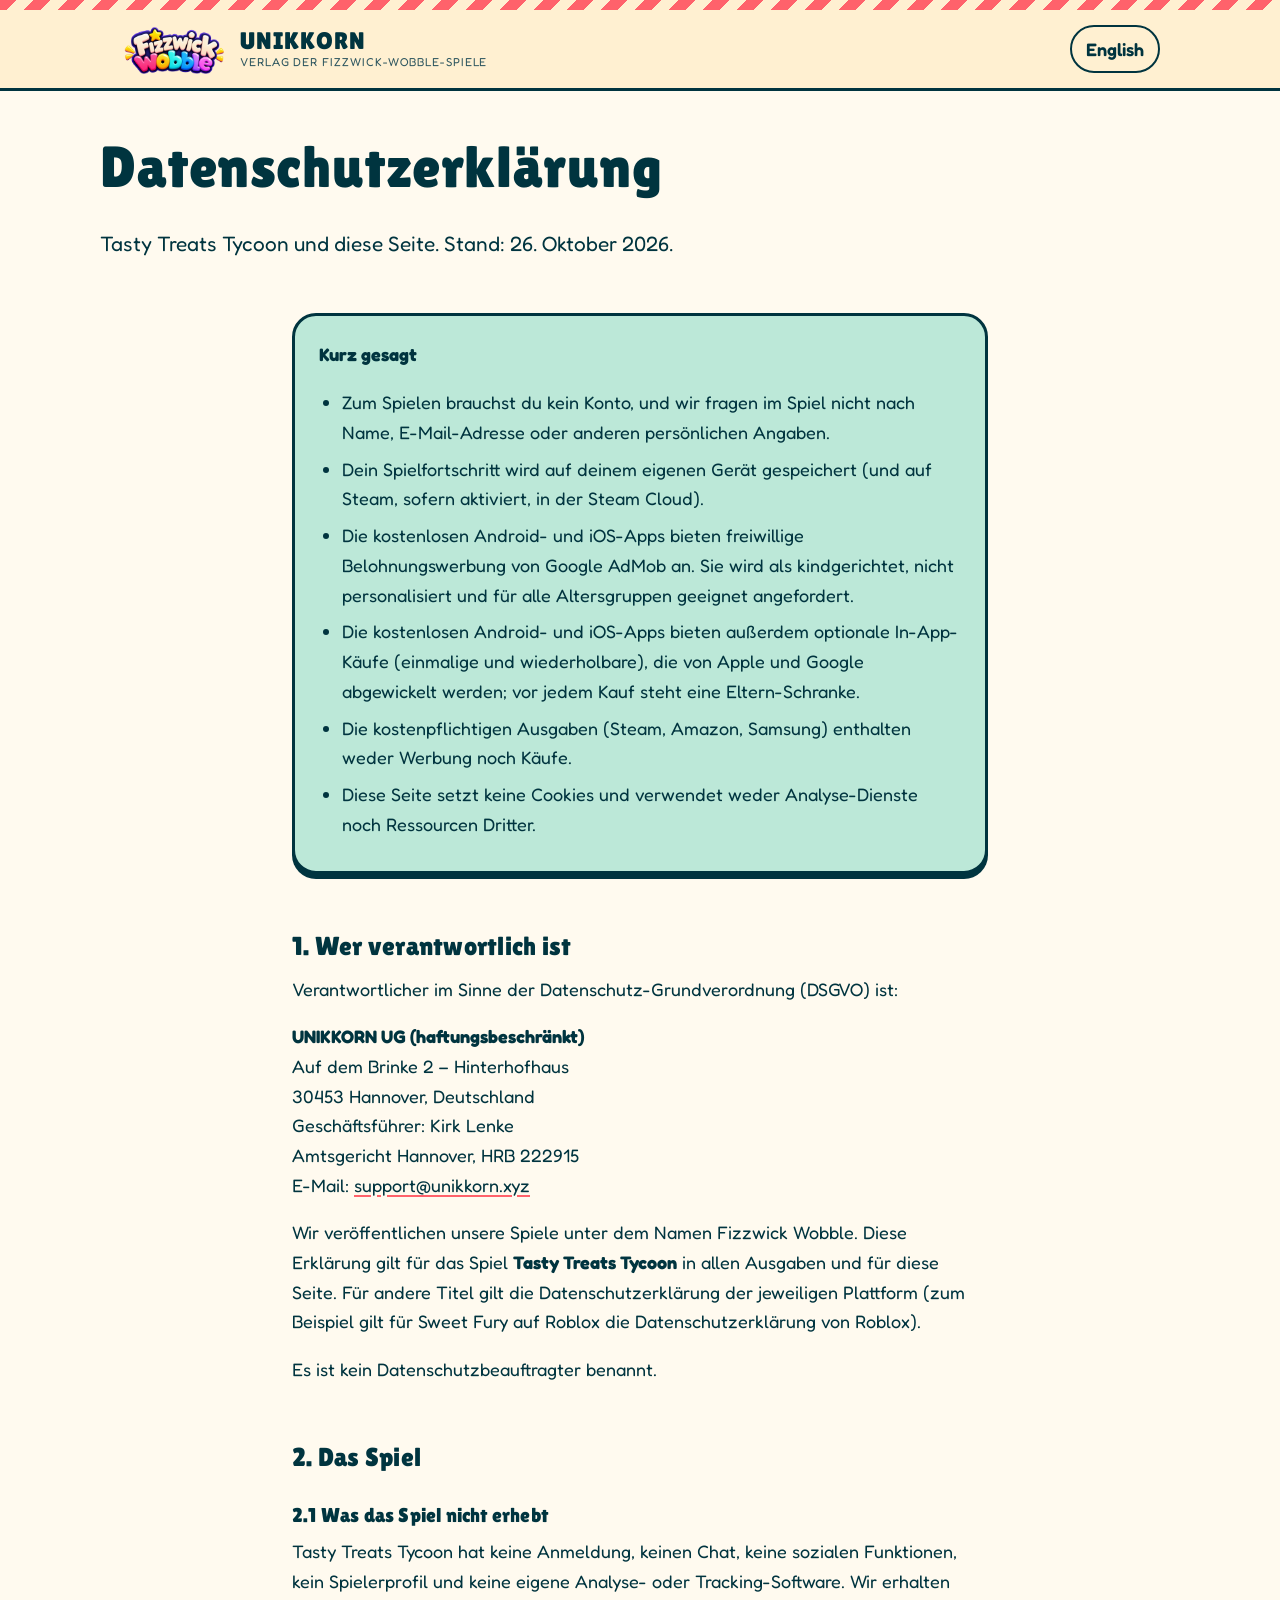
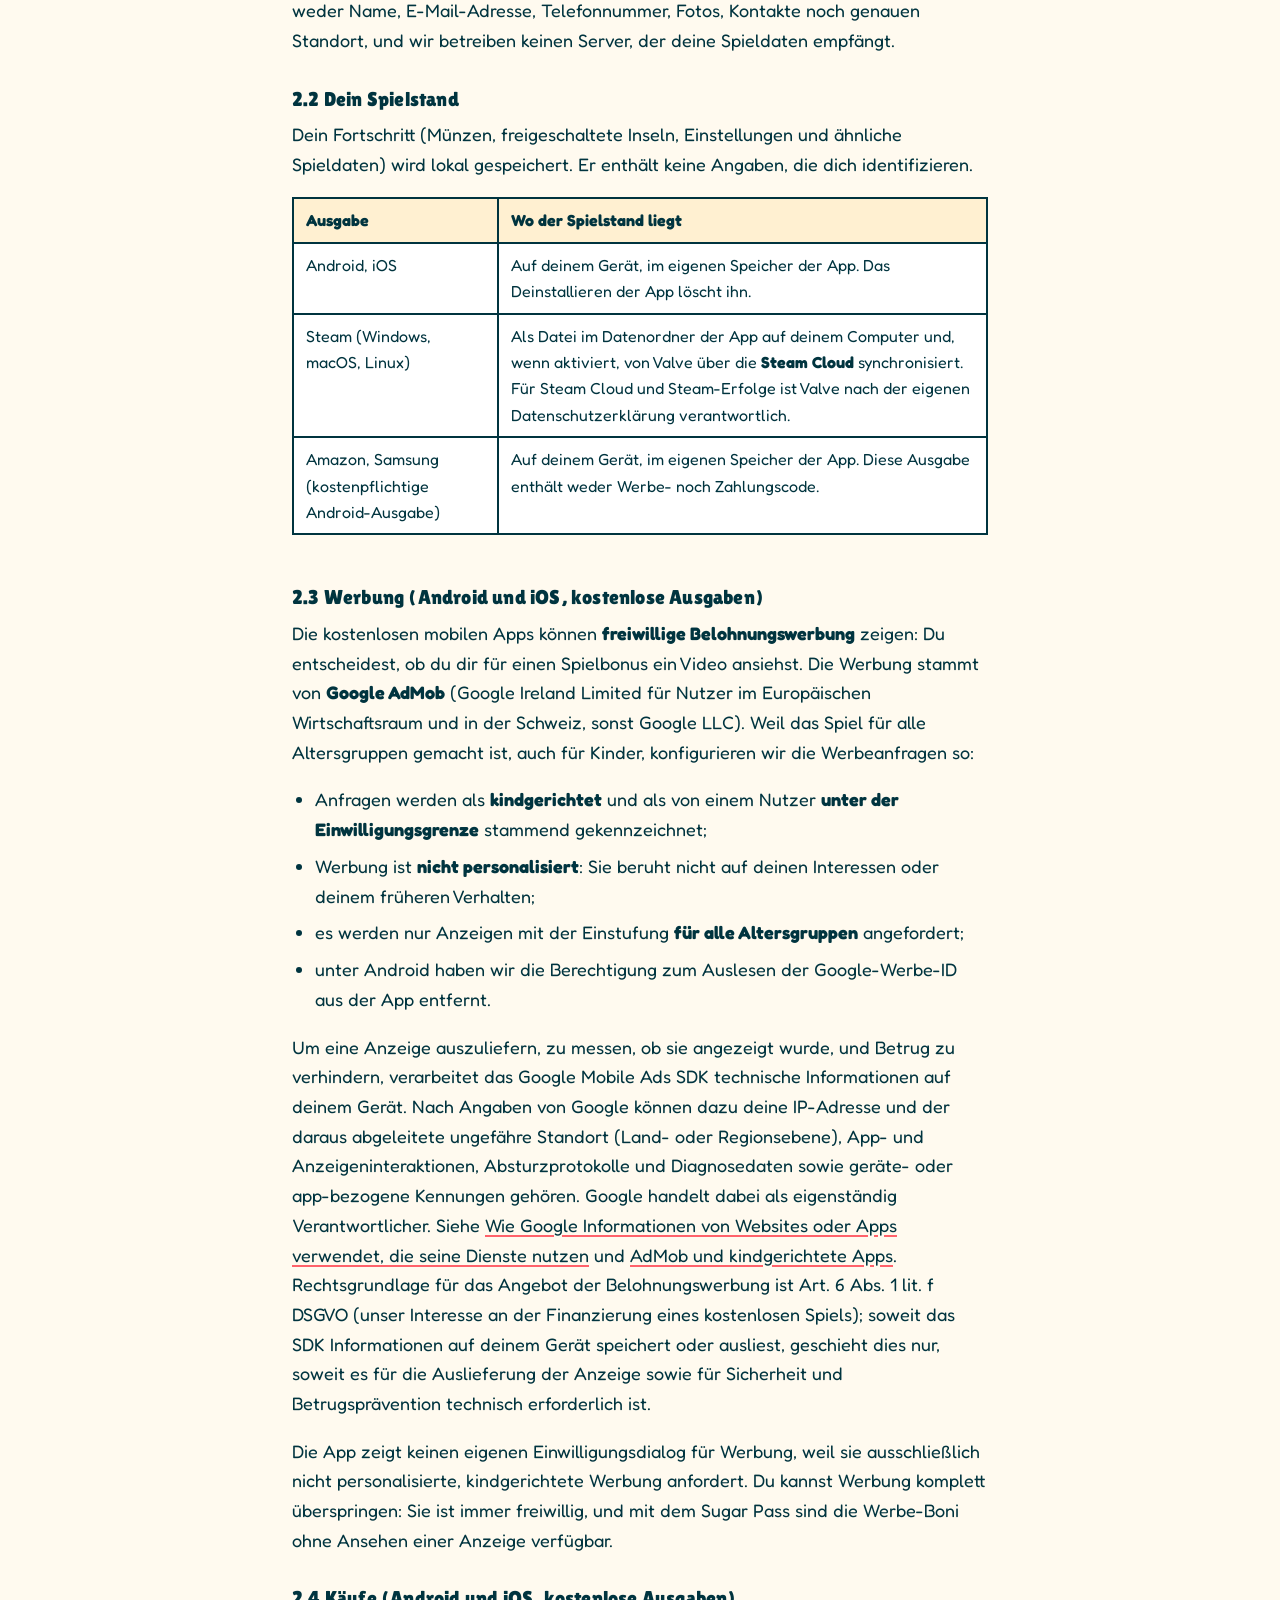
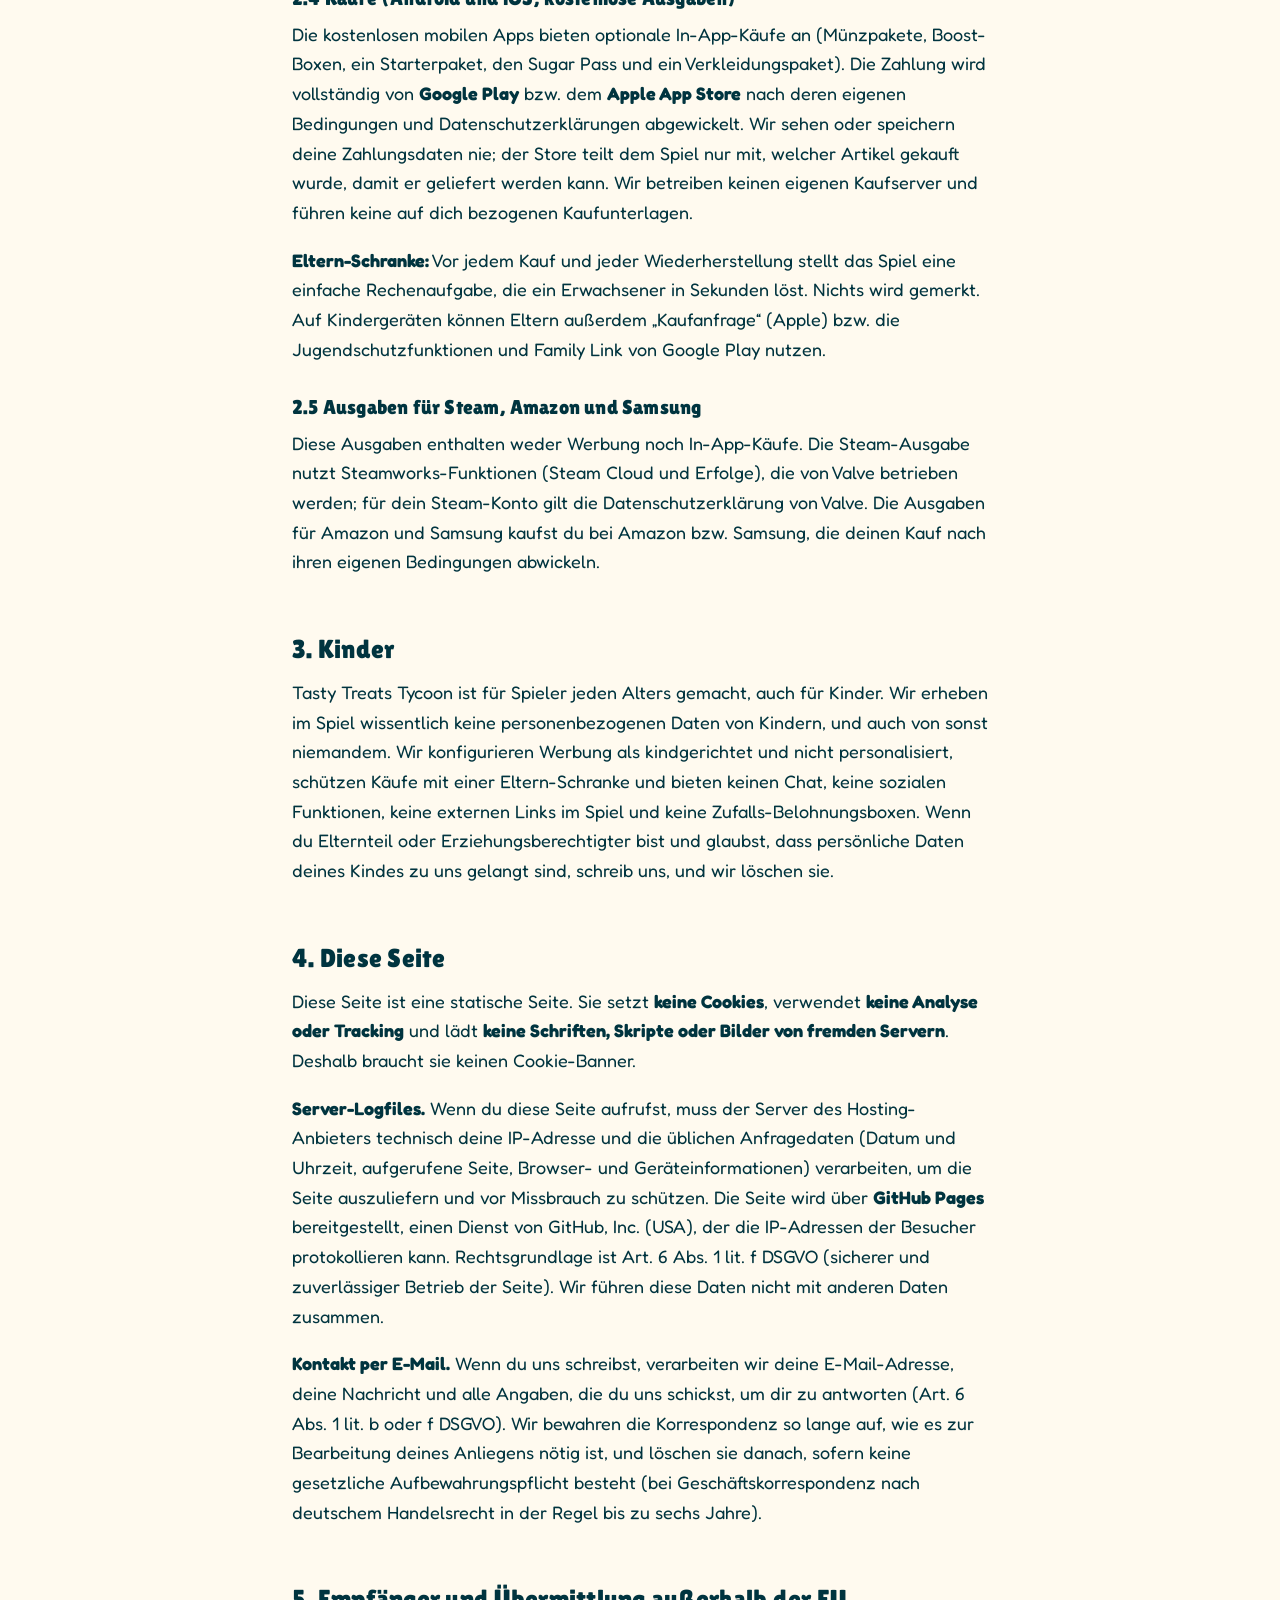
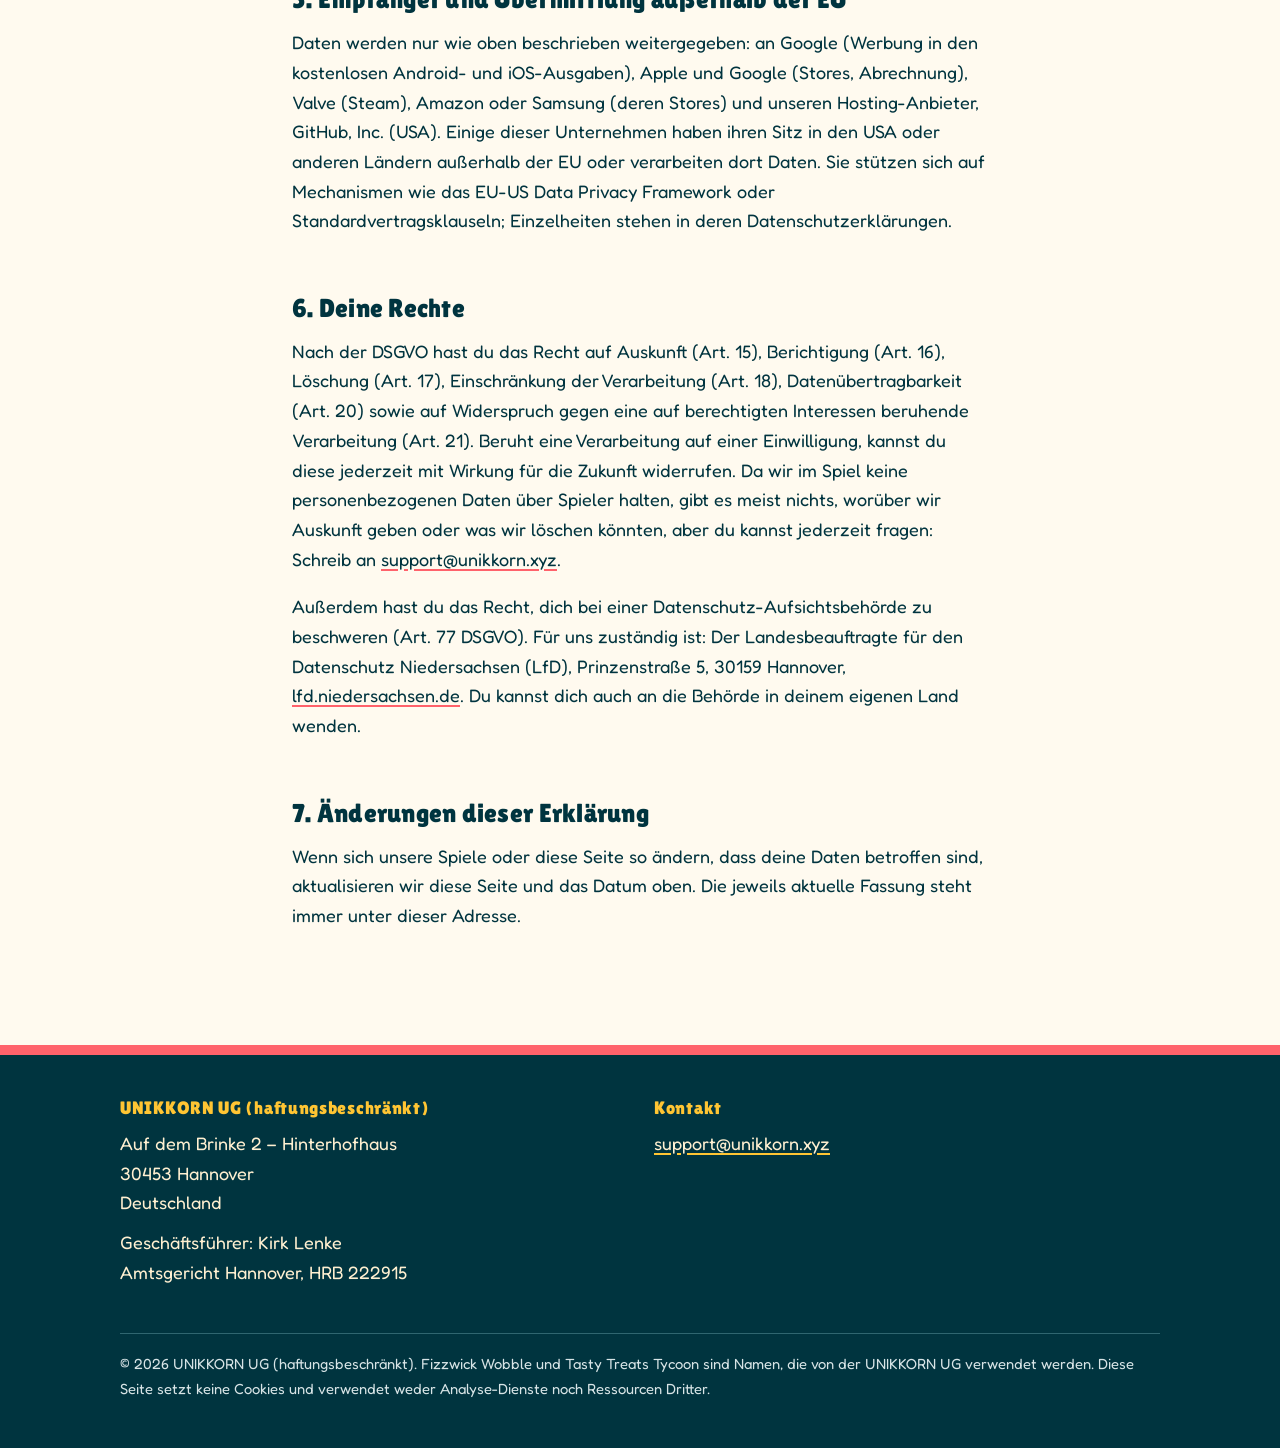
==== ttt/de/index.html @ 4f53b6f6 "Stopgap privacy policy page for Tasty Treats Tycoon (EN/DE) Co-Authored-By: Claude Sonnet 5.5 <norep" ====
<!doctype html>
<html lang="de">
<head>
<meta charset="utf-8">
<meta name="viewport" content="width=device-width, initial-scale=1">
<title>Tasty Treats Tycoon Datenschutzerklärung | Fizzwick Wobble</title>
<meta name="description" content="Datenschutzerklärung der UNIKKORN UG (Fizzwick Wobble) für Tasty Treats Tycoon: was erhoben wird und was nicht, Werbung, Käufe, Kinder und deine DSGVO-Rechte.">
<meta name="theme-color" content="#FFF0D1">
<link rel="icon" href="../../favicon.ico" sizes="48x48">
<link rel="icon" type="image/png" sizes="32x32" href="../../favicon-32.png">
<link rel="preload" href="../../assets/fonts/fredoka-latin.woff2" as="font" type="font/woff2" crossorigin>
<link rel="preload" href="../../assets/fonts/lilita-one-latin.woff2" as="font" type="font/woff2" crossorigin>
<link rel="stylesheet" href="../../assets/style.css">
</head>
<body>
<a class="skip" href="#main">Zum Inhalt springen</a>
<header class="site-header">
  <div class="wrap">
    <a class="brand" href="../../" aria-label="Fizzwick Wobble, Startseite">
      <img class="" src="../../assets/img/fizzwick-wobble-logo.webp" alt="" width="640" height="320" loading="eager" decoding="async">
      <span>UNIKKORN<small>Verlag der Fizzwick-Wobble-Spiele</small></span>
    </a>
    <nav class="main" aria-label="Sprache"><ul><li><a class="lang" href="../" hreflang="en" lang="en" title="Read in English">English</a></li></ul></nav>
  </div>
</header>
<main id="main">

<div class="wrap page-head">
  <h1>Datenschutzerklärung</h1>
  <p class="lead">Tasty Treats Tycoon und diese Seite. Stand: 26. Oktober 2026.</p>
</div>
<section style="padding-top:24px">
  <div class="wrap prose">
    <div class="panel mint">
      <p><strong>Kurz gesagt</strong></p>
      <ul style="margin-bottom:0">
        <li>Zum Spielen brauchst du kein Konto, und wir fragen im Spiel nicht nach Name, E-Mail-Adresse oder anderen persönlichen Angaben.</li>
        <li>Dein Spielfortschritt wird auf deinem eigenen Gerät gespeichert (und auf Steam, sofern aktiviert, in der Steam Cloud).</li>
        <li>Die kostenlosen Android- und iOS-Apps bieten freiwillige Belohnungswerbung von Google AdMob an. Sie wird als kindgerichtet, nicht personalisiert und für alle Altersgruppen geeignet angefordert.</li>
        <li>Die kostenlosen Android- und iOS-Apps bieten außerdem optionale In-App-Käufe (einmalige und wiederholbare), die von Apple und Google abgewickelt werden; vor jedem Kauf steht eine Eltern-Schranke.</li>
        <li>Die kostenpflichtigen Ausgaben (Steam, Amazon, Samsung) enthalten weder Werbung noch Käufe.</li>
        <li>Diese Seite setzt keine Cookies und verwendet weder Analyse-Dienste noch Ressourcen Dritter.</li>
      </ul>
    </div>

    <h2>1. Wer verantwortlich ist</h2>
    <p>Verantwortlicher im Sinne der Datenschutz-Grundverordnung (DSGVO) ist:</p>
    <p><strong>UNIKKORN UG (haftungsbeschränkt)</strong><br>Auf dem Brinke 2 – Hinterhofhaus<br>30453 Hannover, Deutschland<br>Geschäftsführer: Kirk Lenke<br>Amtsgericht Hannover, HRB 222915<br>E-Mail: <a href="mailto:support@unikkorn.xyz">support@unikkorn.xyz</a></p>
    <p>Wir veröffentlichen unsere Spiele unter dem Namen Fizzwick Wobble. Diese Erklärung gilt für das Spiel <strong>Tasty Treats Tycoon</strong> in allen Ausgaben und für diese Seite. Für andere Titel gilt die Datenschutzerklärung der jeweiligen Plattform (zum Beispiel gilt für Sweet Fury auf Roblox die Datenschutzerklärung von Roblox).</p>
    <p>Es ist kein Datenschutzbeauftragter benannt.</p>

    <h2>2. Das Spiel</h2>
    <h3>2.1 Was das Spiel nicht erhebt</h3>
    <p>Tasty Treats Tycoon hat keine Anmeldung, keinen Chat, keine sozialen Funktionen, kein Spielerprofil und keine eigene Analyse- oder Tracking-Software. Wir erhalten weder Name, E-Mail-Adresse, Telefonnummer, Fotos, Kontakte noch genauen Standort, und wir betreiben keinen Server, der deine Spieldaten empfängt.</p>
    <h3>2.2 Dein Spielstand</h3>
    <p>Dein Fortschritt (Münzen, freigeschaltete Inseln, Einstellungen und ähnliche Spieldaten) wird lokal gespeichert. Er enthält keine Angaben, die dich identifizieren.</p>
    <div class="tablewrap"><table>
      <thead><tr><th>Ausgabe</th><th>Wo der Spielstand liegt</th></tr></thead>
      <tbody>
        <tr><td>Android, iOS</td><td>Auf deinem Gerät, im eigenen Speicher der App. Das Deinstallieren der App löscht ihn.</td></tr>
        <tr><td>Steam (Windows, macOS, Linux)</td><td>Als Datei im Datenordner der App auf deinem Computer und, wenn aktiviert, von Valve über die <strong>Steam Cloud</strong> synchronisiert. Für Steam Cloud und Steam-Erfolge ist Valve nach der eigenen Datenschutzerklärung verantwortlich.</td></tr>
        <tr><td>Amazon, Samsung (kostenpflichtige Android-Ausgabe)</td><td>Auf deinem Gerät, im eigenen Speicher der App. Diese Ausgabe enthält weder Werbe- noch Zahlungscode.</td></tr>
      </tbody>
    </table></div>
    <h3>2.3 Werbung (Android und iOS, kostenlose Ausgaben)</h3>
    <p>Die kostenlosen mobilen Apps können <strong>freiwillige Belohnungswerbung</strong> zeigen: Du entscheidest, ob du dir für einen Spielbonus ein Video ansiehst. Die Werbung stammt von <strong>Google AdMob</strong> (Google Ireland Limited für Nutzer im Europäischen Wirtschaftsraum und in der Schweiz, sonst Google LLC). Weil das Spiel für alle Altersgruppen gemacht ist, auch für Kinder, konfigurieren wir die Werbeanfragen so:</p>
    <ul>
      <li>Anfragen werden als <strong>kindgerichtet</strong> und als von einem Nutzer <strong>unter der Einwilligungsgrenze</strong> stammend gekennzeichnet;</li>
      <li>Werbung ist <strong>nicht personalisiert</strong>: Sie beruht nicht auf deinen Interessen oder deinem früheren Verhalten;</li>
      <li>es werden nur Anzeigen mit der Einstufung <strong>für alle Altersgruppen</strong> angefordert;</li>
      <li>unter Android haben wir die Berechtigung zum Auslesen der Google-Werbe-ID aus der App entfernt.</li>
    </ul>
    <p>Um eine Anzeige auszuliefern, zu messen, ob sie angezeigt wurde, und Betrug zu verhindern, verarbeitet das Google Mobile Ads SDK technische Informationen auf deinem Gerät. Nach Angaben von Google können dazu deine IP-Adresse und der daraus abgeleitete ungefähre Standort (Land- oder Regionsebene), App- und Anzeigeninteraktionen, Absturzprotokolle und Diagnosedaten sowie geräte- oder app-bezogene Kennungen gehören. Google handelt dabei als eigenständig Verantwortlicher. Siehe <a href="https://policies.google.com/technologies/partner-sites" rel="noopener">Wie Google Informationen von Websites oder Apps verwendet, die seine Dienste nutzen</a> und <a href="https://support.google.com/admob/answer/6223431" rel="noopener">AdMob und kindgerichtete Apps</a>. Rechtsgrundlage für das Angebot der Belohnungswerbung ist Art. 6 Abs. 1 lit. f DSGVO (unser Interesse an der Finanzierung eines kostenlosen Spiels); soweit das SDK Informationen auf deinem Gerät speichert oder ausliest, geschieht dies nur, soweit es für die Auslieferung der Anzeige sowie für Sicherheit und Betrugsprävention technisch erforderlich ist.</p>
    <p>Die App zeigt keinen eigenen Einwilligungsdialog für Werbung, weil sie ausschließlich nicht personalisierte, kindgerichtete Werbung anfordert. Du kannst Werbung komplett überspringen: Sie ist immer freiwillig, und mit dem Sugar Pass sind die Werbe-Boni ohne Ansehen einer Anzeige verfügbar.</p>
    <h3>2.4 Käufe (Android und iOS, kostenlose Ausgaben)</h3>
    <p>Die kostenlosen mobilen Apps bieten optionale In-App-Käufe an (Münzpakete, Boost-Boxen, ein Starterpaket, den Sugar Pass und ein Verkleidungspaket). Die Zahlung wird vollständig von <strong>Google Play</strong> bzw. dem <strong>Apple App Store</strong> nach deren eigenen Bedingungen und Datenschutzerklärungen abgewickelt. Wir sehen oder speichern deine Zahlungsdaten nie; der Store teilt dem Spiel nur mit, welcher Artikel gekauft wurde, damit er geliefert werden kann. Wir betreiben keinen eigenen Kaufserver und führen keine auf dich bezogenen Kaufunterlagen.</p>
    <p><strong>Eltern-Schranke:</strong> Vor jedem Kauf und jeder Wiederherstellung stellt das Spiel eine einfache Rechenaufgabe, die ein Erwachsener in Sekunden löst. Nichts wird gemerkt. Auf Kindergeräten können Eltern außerdem „Kaufanfrage“ (Apple) bzw. die Jugendschutzfunktionen und Family Link von Google Play nutzen.</p>
    <h3>2.5 Ausgaben für Steam, Amazon und Samsung</h3>
    <p>Diese Ausgaben enthalten weder Werbung noch In-App-Käufe. Die Steam-Ausgabe nutzt Steamworks-Funktionen (Steam Cloud und Erfolge), die von Valve betrieben werden; für dein Steam-Konto gilt die Datenschutzerklärung von Valve. Die Ausgaben für Amazon und Samsung kaufst du bei Amazon bzw. Samsung, die deinen Kauf nach ihren eigenen Bedingungen abwickeln.</p>

    <h2>3. Kinder</h2>
    <p>Tasty Treats Tycoon ist für Spieler jeden Alters gemacht, auch für Kinder. Wir erheben im Spiel wissentlich keine personenbezogenen Daten von Kindern, und auch von sonst niemandem. Wir konfigurieren Werbung als kindgerichtet und nicht personalisiert, schützen Käufe mit einer Eltern-Schranke und bieten keinen Chat, keine sozialen Funktionen, keine externen Links im Spiel und keine Zufalls-Belohnungsboxen. Wenn du Elternteil oder Erziehungsberechtigter bist und glaubst, dass persönliche Daten deines Kindes zu uns gelangt sind, schreib uns, und wir löschen sie.</p>
    <h2>4. Diese Seite</h2>
    <p>Diese Seite ist eine statische Seite. Sie setzt <strong>keine Cookies</strong>, verwendet <strong>keine Analyse oder Tracking</strong> und lädt <strong>keine Schriften, Skripte oder Bilder von fremden Servern</strong>. Deshalb braucht sie keinen Cookie-Banner.</p>
    <p><strong>Server-Logfiles.</strong> Wenn du diese Seite aufrufst, muss der Server des Hosting-Anbieters technisch deine IP-Adresse und die üblichen Anfragedaten (Datum und Uhrzeit, aufgerufene Seite, Browser- und Geräteinformationen) verarbeiten, um die Seite auszuliefern und vor Missbrauch zu schützen. Die Seite wird über <strong>GitHub Pages</strong> bereitgestellt, einen Dienst von GitHub, Inc. (USA), der die IP-Adressen der Besucher protokollieren kann. Rechtsgrundlage ist Art. 6 Abs. 1 lit. f DSGVO (sicherer und zuverlässiger Betrieb der Seite). Wir führen diese Daten nicht mit anderen Daten zusammen.</p>
    <p><strong>Kontakt per E-Mail.</strong> Wenn du uns schreibst, verarbeiten wir deine E-Mail-Adresse, deine Nachricht und alle Angaben, die du uns schickst, um dir zu antworten (Art. 6 Abs. 1 lit. b oder f DSGVO). Wir bewahren die Korrespondenz so lange auf, wie es zur Bearbeitung deines Anliegens nötig ist, und löschen sie danach, sofern keine gesetzliche Aufbewahrungspflicht besteht (bei Geschäftskorrespondenz nach deutschem Handelsrecht in der Regel bis zu sechs Jahre).</p>

    <h2>5. Empfänger und Übermittlung außerhalb der EU</h2>
    <p>Daten werden nur wie oben beschrieben weitergegeben: an Google (Werbung in den kostenlosen Android- und iOS-Ausgaben), Apple und Google (Stores, Abrechnung), Valve (Steam), Amazon oder Samsung (deren Stores) und unseren Hosting-Anbieter, GitHub, Inc. (USA). Einige dieser Unternehmen haben ihren Sitz in den USA oder anderen Ländern außerhalb der EU oder verarbeiten dort Daten. Sie stützen sich auf Mechanismen wie das EU-US Data Privacy Framework oder Standardvertragsklauseln; Einzelheiten stehen in deren Datenschutzerklärungen.</p>

    <h2>6. Deine Rechte</h2>
    <p>Nach der DSGVO hast du das Recht auf Auskunft (Art. 15), Berichtigung (Art. 16), Löschung (Art. 17), Einschränkung der Verarbeitung (Art. 18), Datenübertragbarkeit (Art. 20) sowie auf Widerspruch gegen eine auf berechtigten Interessen beruhende Verarbeitung (Art. 21). Beruht eine Verarbeitung auf einer Einwilligung, kannst du diese jederzeit mit Wirkung für die Zukunft widerrufen. Da wir im Spiel keine personenbezogenen Daten über Spieler halten, gibt es meist nichts, worüber wir Auskunft geben oder was wir löschen könnten, aber du kannst jederzeit fragen: Schreib an <a href="mailto:support@unikkorn.xyz">support@unikkorn.xyz</a>.</p>
    <p>Außerdem hast du das Recht, dich bei einer Datenschutz-Aufsichtsbehörde zu beschweren (Art. 77 DSGVO). Für uns zuständig ist: Der Landesbeauftragte für den Datenschutz Niedersachsen (LfD), Prinzenstraße 5, 30159 Hannover, <a href="https://lfd.niedersachsen.de" rel="noopener">lfd.niedersachsen.de</a>. Du kannst dich auch an die Behörde in deinem eigenen Land wenden.</p>
    <h2>7. Änderungen dieser Erklärung</h2>
    <p>Wenn sich unsere Spiele oder diese Seite so ändern, dass deine Daten betroffen sind, aktualisieren wir diese Seite und das Datum oben. Die jeweils aktuelle Fassung steht immer unter dieser Adresse.</p>
  </div>
</section>
</main>
<footer class="site-footer">
  <div class="wrap">
    <div class="cols">
      <div>
        <h2>UNIKKORN UG (haftungsbeschränkt)</h2>
        <address>Auf dem Brinke 2 – Hinterhofhaus<br>30453 Hannover<br>Deutschland</address>
        <p style="margin-top:10px">Geschäftsführer: Kirk Lenke<br>Amtsgericht Hannover, HRB 222915</p>
      </div>
      <div>
        <h2>Kontakt</h2>
        <ul>
          <li><a href="mailto:support@unikkorn.xyz">support@unikkorn.xyz</a></li>
        </ul>
      </div>
      
    </div>
    <p class="legal">© 2026 UNIKKORN UG (haftungsbeschränkt). Fizzwick Wobble und Tasty Treats Tycoon sind Namen, die von der UNIKKORN UG verwendet werden. Diese Seite setzt keine Cookies und verwendet weder Analyse-Dienste noch Ressourcen Dritter.</p>
  </div>
</footer>
</body>
</html>
---- assets/style.css ----
/* UNIKKORN / Fizzwick Wobble: palette from the Tasty Treats Tycoon brand tokens. Self-hosted fonts only. */
@font-face{font-family:"Lilita One";src:url("fonts/lilita-one-latin.woff2") format("woff2");font-weight:400;font-style:normal;font-display:swap}
@font-face{font-family:"Fredoka";src:url("fonts/fredoka-latin.woff2") format("woff2");font-weight:300 700;font-style:normal;font-display:swap}

:root{
  --ink:#00343F; --ink-soft:#2f5760; --coral:#FF626B; --coral-deep:#C9303B; --cream:#FFF0D1; --paper:#FFFAEF;
  --gold:#FFC533; --caramel:#8A4E04; --mint:#BCE8D8; --line:#00343F;
  --display:"Lilita One","Arial Rounded MT Bold","Trebuchet MS",system-ui,sans-serif;
  --ui:"Fredoka","Nunito","Segoe UI",system-ui,-apple-system,sans-serif;
  --r:24px; --r-sm:16px; --wrap:1080px;
}
*{box-sizing:border-box}
html{-webkit-text-size-adjust:100%;scroll-behavior:smooth}
body{margin:0;background:var(--paper);color:var(--ink);font:400 1.125rem/1.65 var(--ui);overflow-wrap:break-word}
body::before{content:"";display:block;height:10px;background:repeating-linear-gradient(135deg,var(--coral) 0 12px,var(--cream) 12px 24px)}
img{max-width:100%;height:auto;display:block}
a{color:var(--ink);text-decoration-thickness:2px;text-underline-offset:3px;text-decoration-color:var(--coral)}
a:hover{color:var(--coral-deep)}
:focus-visible{outline:3px solid var(--ink);outline-offset:3px;border-radius:6px}
.skip{position:absolute;left:-999px;top:8px;background:var(--gold);color:var(--ink);padding:10px 16px;border:3px solid var(--ink);border-radius:12px;z-index:10;font-weight:600}
.skip:focus{left:16px}
.wrap{max-width:var(--wrap);margin:0 auto;padding:0 20px}
h1,h2,h3{font-family:var(--display);font-weight:400;line-height:1.12;letter-spacing:.01em;margin:0 0 .5em;color:var(--ink)}
h1{font-size:clamp(2.2rem,6vw,3.6rem)}
h2{font-size:clamp(1.6rem,3.6vw,2.2rem);margin-top:0}
h3{font-size:1.35rem}
p{margin:0 0 1em}
.lead{font-size:1.3rem;line-height:1.55}
.muted{color:var(--ink-soft)}
.small{font-size:.95rem}

/* header */
.site-header{background:var(--cream);border-bottom:3px solid var(--ink)}
.site-header .wrap{display:flex;flex-wrap:wrap;align-items:center;gap:10px 24px;padding-top:12px;padding-bottom:12px}
.brand{display:flex;align-items:center;gap:12px;text-decoration:none;color:var(--ink)}
.brand img{width:auto;height:54px}
.brand span{font-family:var(--display);font-size:1.5rem;letter-spacing:.04em;line-height:1}
.brand small{display:block;font-family:var(--ui);font-size:.72rem;letter-spacing:.08em;text-transform:uppercase;color:var(--ink-soft);margin-top:4px}
nav.main{margin-left:auto}
nav.main ul{list-style:none;margin:0;padding:0;display:flex;flex-wrap:wrap;gap:4px 6px;align-items:center}
nav.main a{display:inline-block;padding:8px 14px;border-radius:999px;text-decoration:none;font-weight:500;min-height:44px;line-height:28px}
nav.main a:hover{background:var(--paper);color:var(--ink)}
nav.main a[aria-current="page"]{background:var(--ink);color:var(--cream)}
nav.main a.lang{border:2px solid var(--ink);font-weight:600;margin-left:6px}

/* buttons */
.btn{display:inline-flex;align-items:center;justify-content:center;gap:8px;background:var(--coral);color:var(--ink);border:3px solid var(--ink);border-radius:var(--r-sm);padding:10px 22px;min-height:50px;font:600 1.1rem/1.2 var(--ui);text-decoration:none;box-shadow:0 4px 0 var(--ink);transition:transform .1s,box-shadow .1s}
.btn:hover{color:var(--ink);transform:translateY(-1px);box-shadow:0 5px 0 var(--ink)}
.btn:active{transform:translateY(3px);box-shadow:0 1px 0 var(--ink)}
.btn.gold{background:var(--gold)}
.btn.ghost{background:var(--cream)}
.btn-row{display:flex;flex-wrap:wrap;gap:14px;margin:1.4em 0 0}

/* panels */
.panel{background:var(--cream);border:3px solid var(--ink);border-radius:var(--r);padding:24px;box-shadow:0 5px 0 var(--ink)}
.panel.white{background:#fff}
.panel.mint{background:var(--mint)}
.panel h2:last-child,.panel h3:last-child,.panel p:last-child{margin-bottom:0}

section{padding:56px 0}
section.tint{background:var(--cream);border-block:3px solid var(--ink)}
.grid{display:grid;gap:24px}
.grid.c2{grid-template-columns:repeat(auto-fit,minmax(min(100%,420px),1fr))}
.grid.c3{grid-template-columns:repeat(auto-fit,minmax(min(100%,300px),1fr))}
.kicker{display:inline-block;background:var(--gold);border:2px solid var(--ink);border-radius:999px;padding:2px 14px;font-weight:600;font-size:.95rem;margin-bottom:14px}

/* hero */
.hero{padding:48px 0 56px;background:radial-gradient(circle at 85% 20%,#fff 0,transparent 55%),var(--paper)}
.hero .grid{align-items:center;grid-template-columns:repeat(auto-fit,minmax(min(100%,420px),1fr));gap:40px}
.hero img.shot{border:3px solid var(--ink);border-radius:var(--r);box-shadow:0 8px 0 var(--ink);background:var(--mint)}
.hero h1 .accent{color:var(--coral-deep)}

/* store list */
.stores{list-style:none;margin:0;padding:0;display:grid;gap:14px}
.stores li{display:grid;grid-template-columns:auto 1fr auto;gap:6px 18px;align-items:center;background:#fff;border:3px solid var(--ink);border-radius:var(--r-sm);padding:14px 18px}
.stores .name{font-family:var(--display);font-size:1.3rem;grid-column:1/3;grid-row:1}
.stores .meta{grid-column:1/-1;grid-row:2;font-size:.98rem;color:var(--ink-soft);margin:0}
.stores .status{grid-column:3;grid-row:1;font-weight:600;font-size:.95rem;border:2px solid var(--ink);border-radius:999px;padding:3px 14px;background:var(--cream);white-space:nowrap}
.stores .status.go{background:var(--gold)}
.stores a.status{text-decoration:none}
@media (max-width:560px){.stores li{grid-template-columns:1fr}.stores .name,.stores .status,.stores .meta{grid-column:1;grid-row:auto}.stores .status{justify-self:start}}

/* gallery */
.gallery{display:grid;gap:16px;grid-template-columns:repeat(auto-fill,minmax(min(100%,250px),1fr));list-style:none;margin:0;padding:0}
.gallery a{display:block;border:3px solid var(--ink);border-radius:var(--r-sm);overflow:hidden;box-shadow:0 4px 0 var(--ink);background:var(--mint)}
.gallery a:hover{transform:translateY(-2px)}
.gallery img{width:100%;aspect-ratio:16/9;object-fit:cover}

/* page header */
.page-head{padding:44px 0 8px}
.page-head p.lead{max-width:46rem}
.breadcrumb{font-size:.95rem;color:var(--ink-soft);margin-bottom:12px}

/* prose (policy pages) */
.prose{max-width:46rem}
.prose h2{margin-top:2.2em;font-size:1.65rem}
.prose h3{margin-top:1.6em;font-size:1.25rem}
.prose ul,.prose ol{padding-left:1.3em;margin:0 0 1em}
.prose li{margin-bottom:.4em}
.prose table{border-collapse:collapse;width:100%;margin:0 0 1.2em;font-size:1rem}
.prose th,.prose td{border:2px solid var(--ink);padding:8px 12px;text-align:left;vertical-align:top;background:#fff}
.prose th{background:var(--cream)}
.tablewrap{overflow-x:auto}
dl.facts{display:grid;grid-template-columns:max-content 1fr;gap:10px 24px;margin:0 0 1.5em}
dl.facts dt{font-weight:600}
dl.facts dd{margin:0}
@media (max-width:560px){dl.facts{grid-template-columns:1fr;gap:2px}dl.facts dd{margin-bottom:12px}}
.confirm{background:var(--gold);border:2px dashed var(--ink);border-radius:8px;padding:1px 8px;font-weight:600;overflow-wrap:anywhere}
details{background:#fff;border:3px solid var(--ink);border-radius:var(--r-sm);padding:4px 18px;margin-bottom:12px}
details[open]{box-shadow:0 4px 0 var(--ink)}
summary{cursor:pointer;font-weight:600;padding:12px 0;min-height:44px;list-style-position:outside}
details p:last-child,details ul:last-child{margin-bottom:14px}

/* footer */
.site-footer{background:var(--ink);color:var(--cream);padding:44px 0 32px;margin-top:40px;border-top:10px solid var(--coral)}
.site-footer a{color:var(--cream);text-decoration-color:var(--gold)}
.site-footer a:hover{color:var(--gold)}
.site-footer .cols{display:grid;gap:28px;grid-template-columns:repeat(auto-fit,minmax(min(100%,220px),1fr))}
.site-footer h2{font-size:1.1rem;color:var(--gold);margin-bottom:.6em;letter-spacing:.04em}
.site-footer ul{list-style:none;padding:0;margin:0}
.site-footer li{margin-bottom:6px}
.site-footer address{font-style:normal}
.site-footer .legal{margin-top:28px;padding-top:18px;border-top:1px solid #2f6670;font-size:.92rem;color:#d7e4e6}

@media (max-width:640px){
  body{font-size:1.05rem}
  section{padding:40px 0}
  .site-header .wrap{padding-top:10px}
  nav.main{margin-left:0;width:100%}
  nav.main a{padding:6px 11px;line-height:32px}
  .brand img{height:46px}
}
@media (prefers-reduced-motion:reduce){*{animation:none!important;transition:none!important;scroll-behavior:auto!important}}
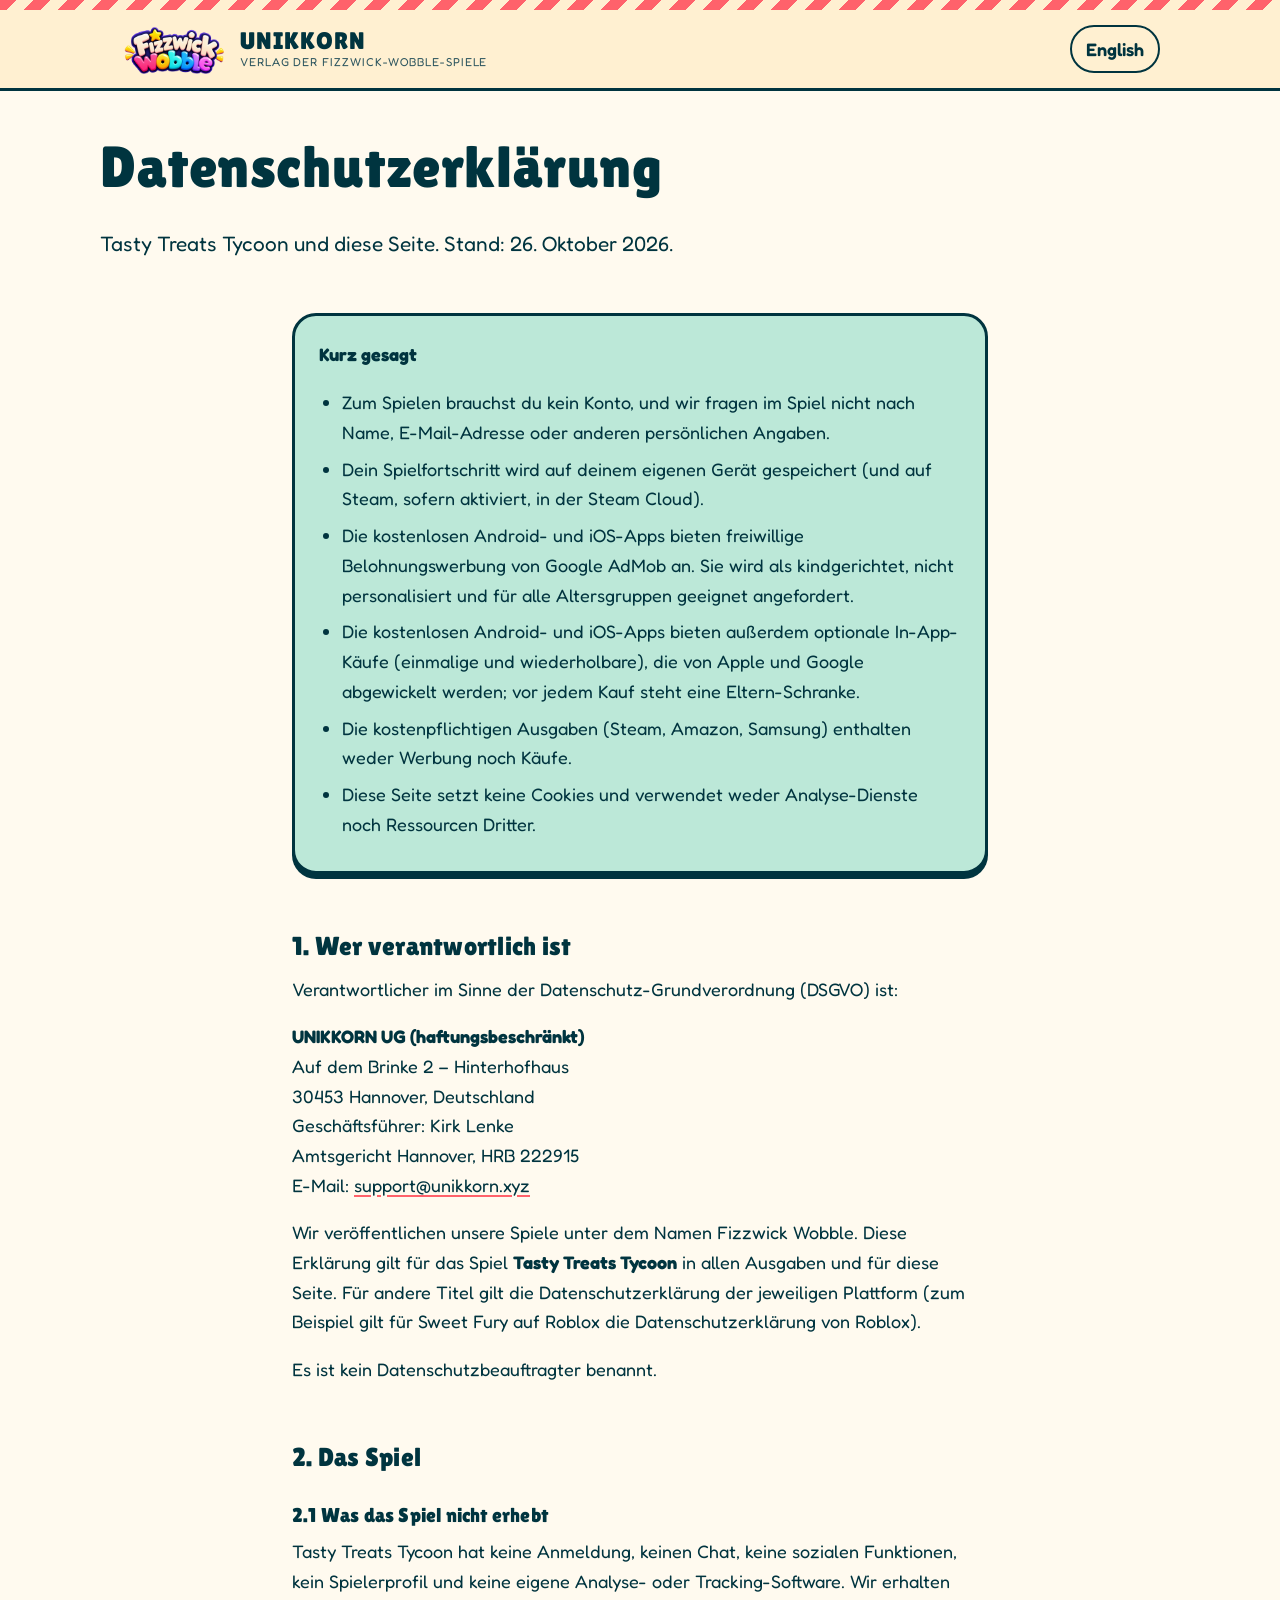
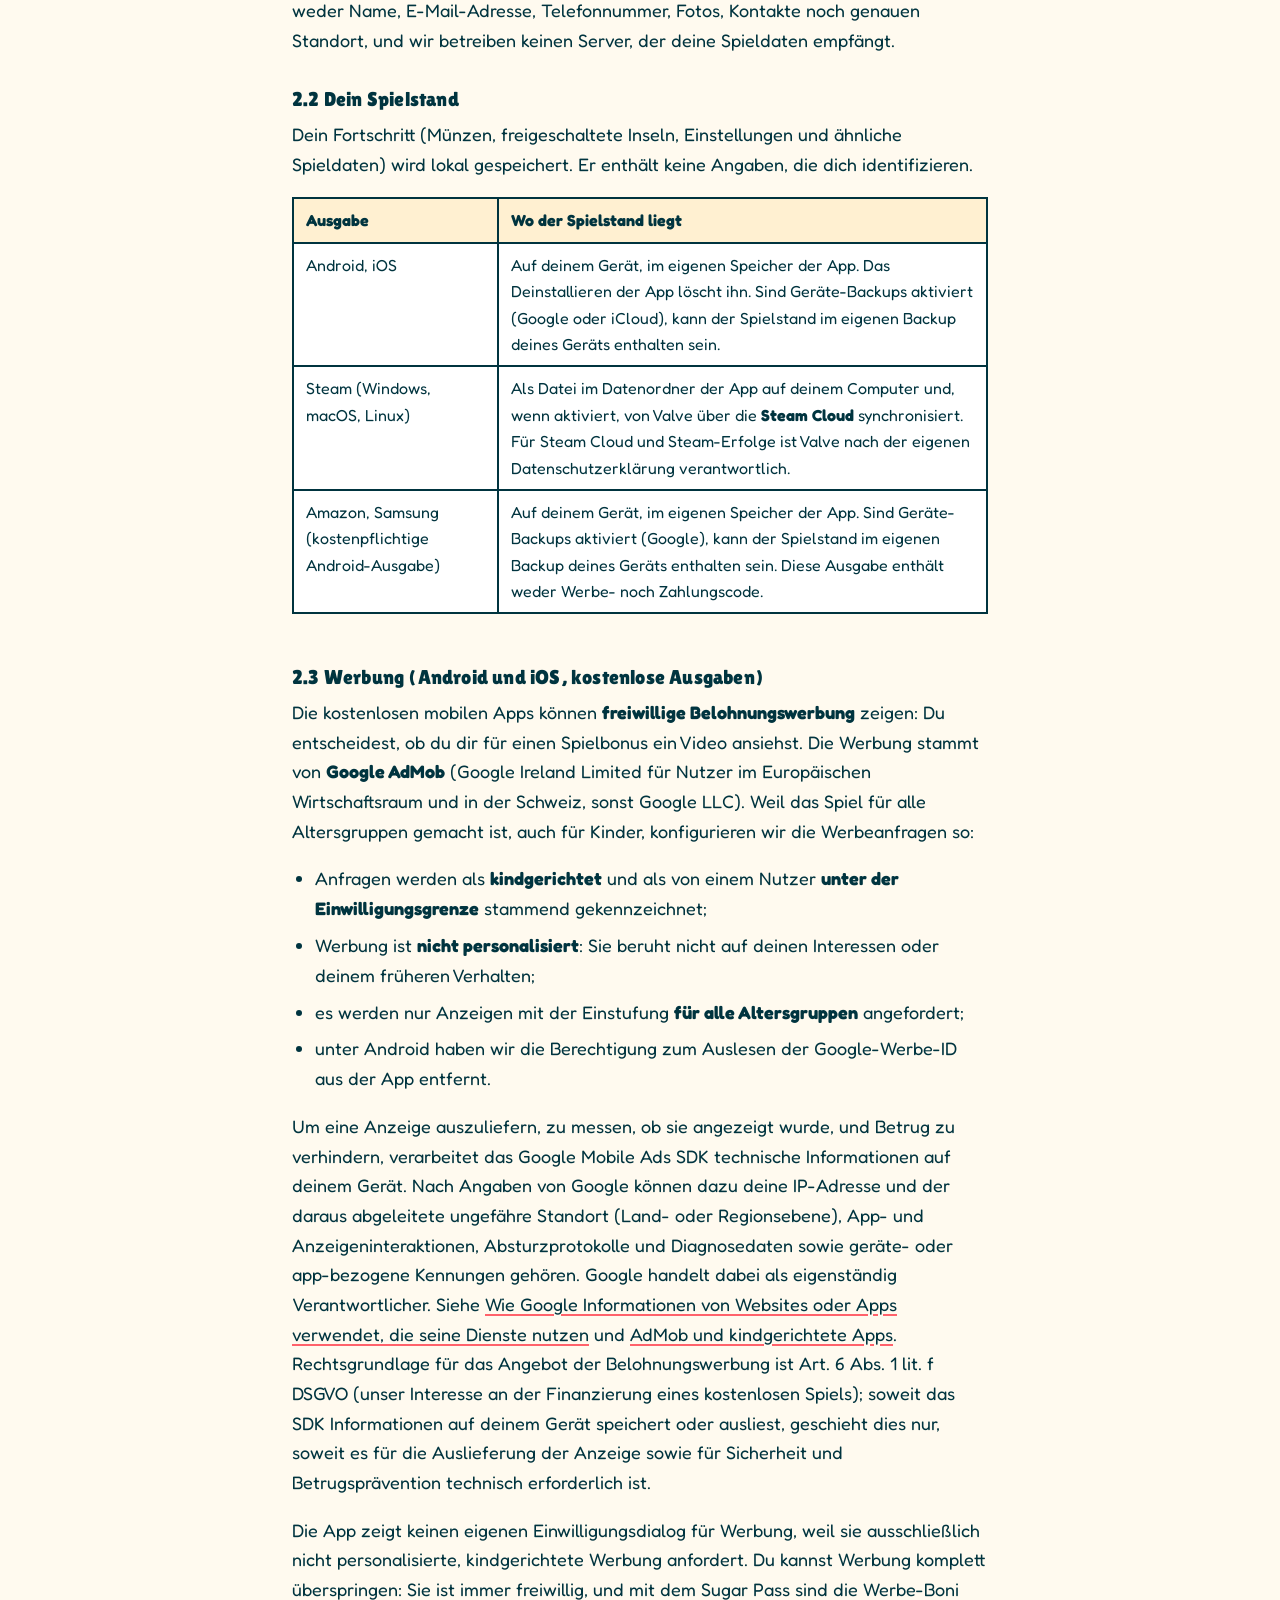
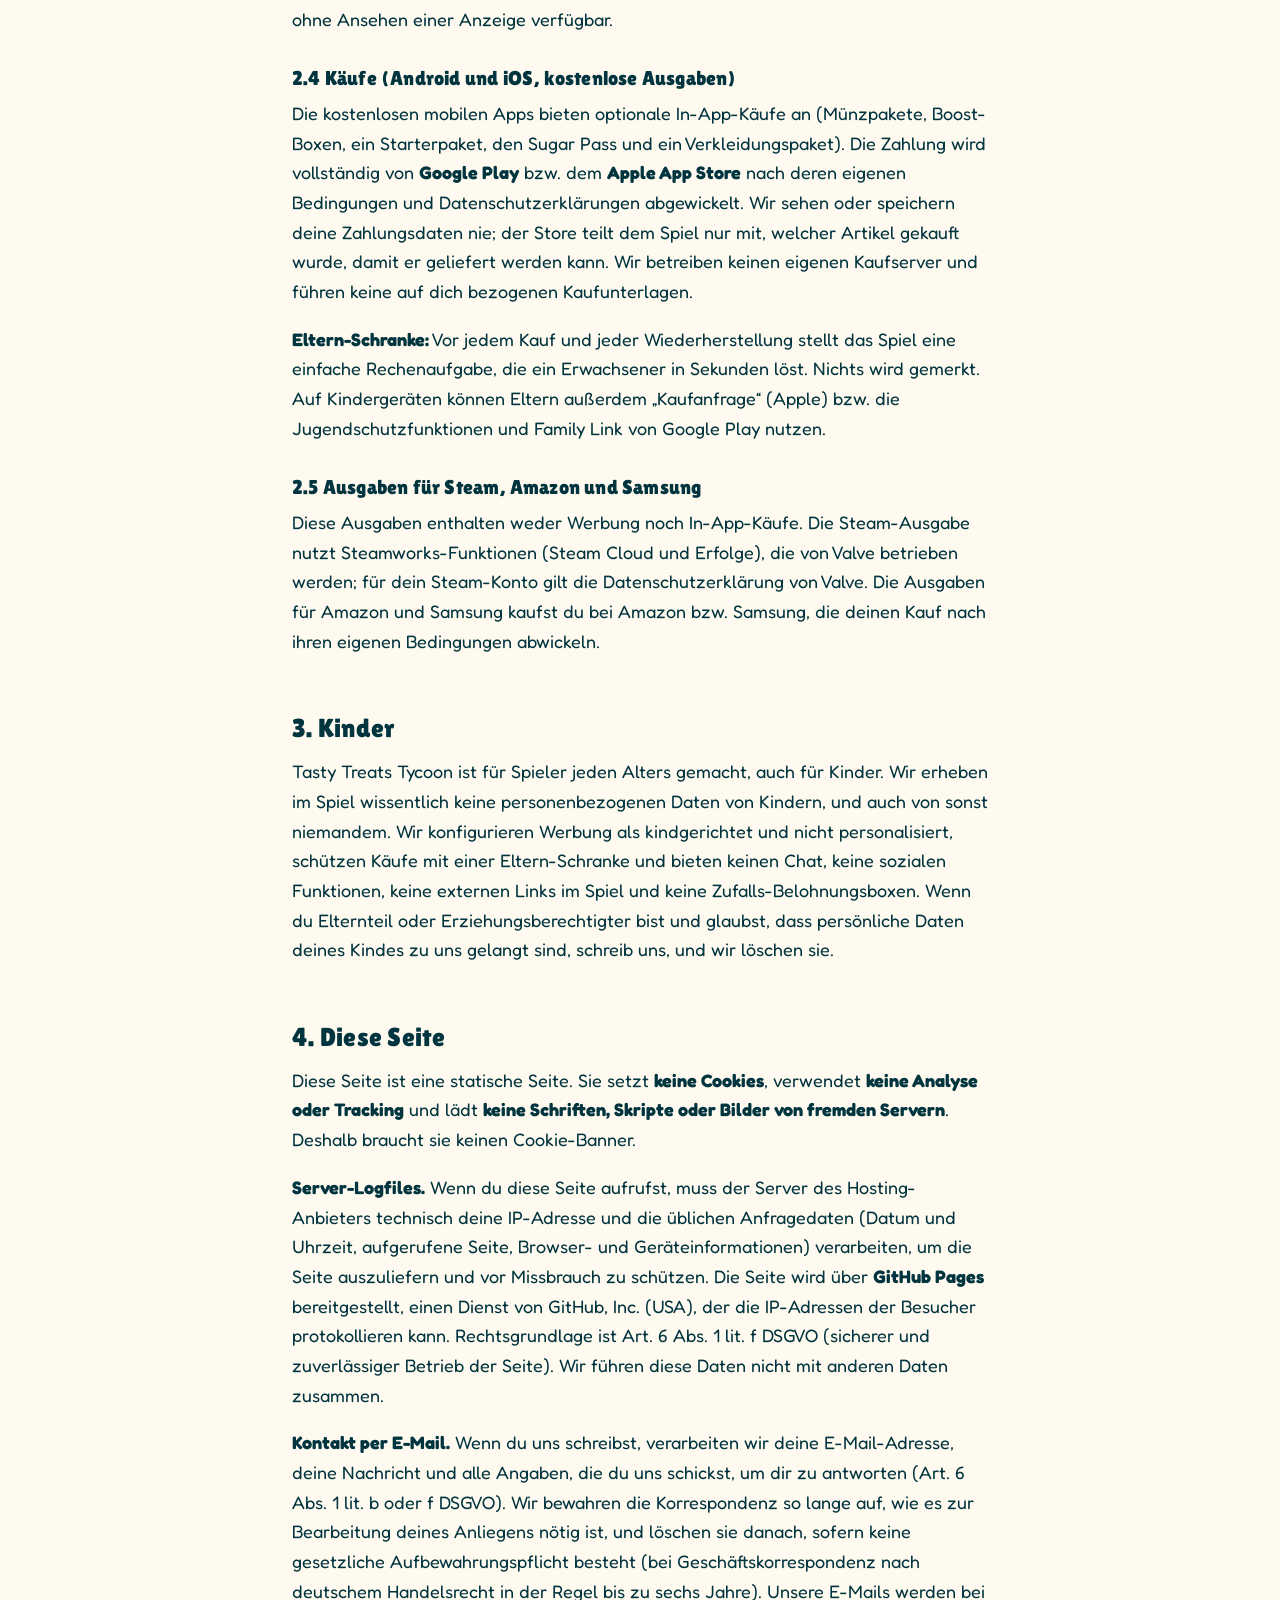
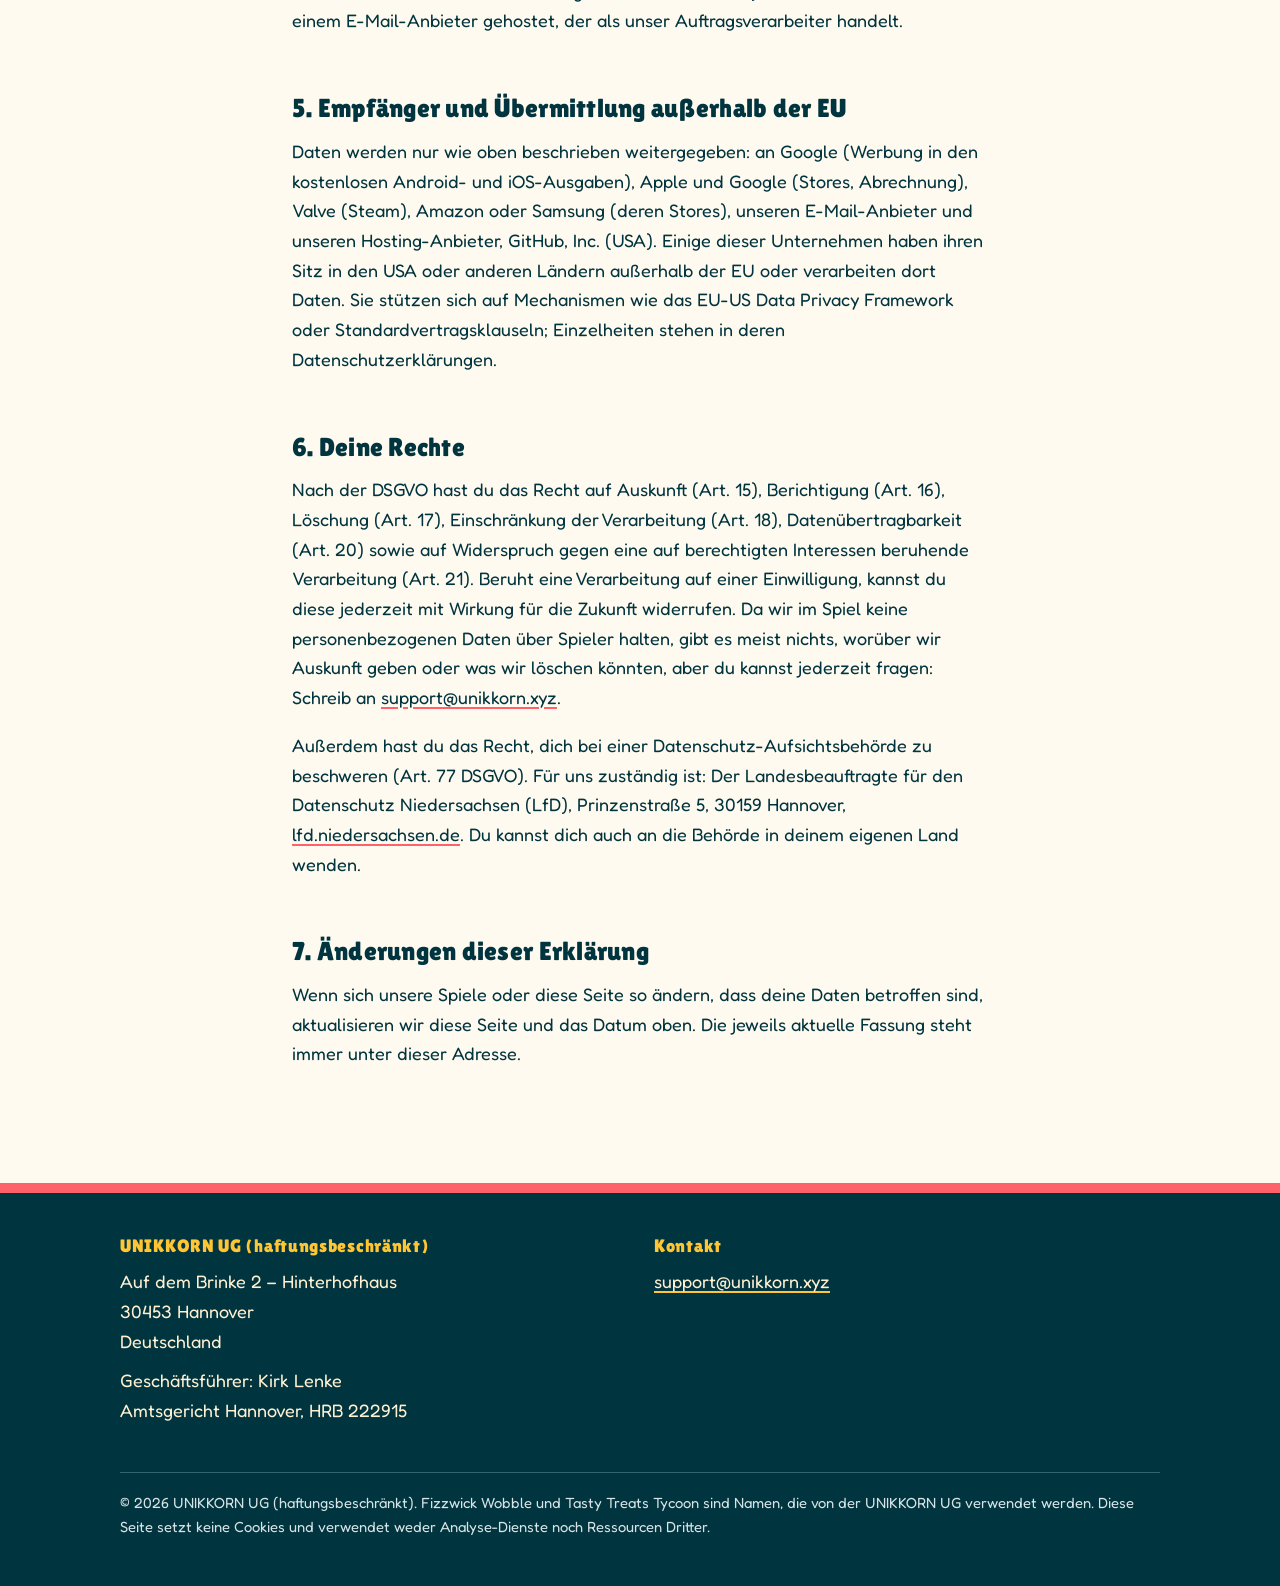
==== commit 0f7d3b0f: "Mention device backups; restore unnamed email-provider statement Co-Authored-By: Claude Sonnet 5.5 <" ====
--- a/ttt/de/index.html
+++ b/ttt/de/index.html
@@ -57,9 +57,9 @@
     <div class="tablewrap"><table>
       <thead><tr><th>Ausgabe</th><th>Wo der Spielstand liegt</th></tr></thead>
       <tbody>
-        <tr><td>Android, iOS</td><td>Auf deinem Gerät, im eigenen Speicher der App. Das Deinstallieren der App löscht ihn.</td></tr>
+        <tr><td>Android, iOS</td><td>Auf deinem Gerät, im eigenen Speicher der App. Das Deinstallieren der App löscht ihn. Sind Geräte-Backups aktiviert (Google oder iCloud), kann der Spielstand im eigenen Backup deines Geräts enthalten sein.</td></tr>
         <tr><td>Steam (Windows, macOS, Linux)</td><td>Als Datei im Datenordner der App auf deinem Computer und, wenn aktiviert, von Valve über die <strong>Steam Cloud</strong> synchronisiert. Für Steam Cloud und Steam-Erfolge ist Valve nach der eigenen Datenschutzerklärung verantwortlich.</td></tr>
-        <tr><td>Amazon, Samsung (kostenpflichtige Android-Ausgabe)</td><td>Auf deinem Gerät, im eigenen Speicher der App. Diese Ausgabe enthält weder Werbe- noch Zahlungscode.</td></tr>
+        <tr><td>Amazon, Samsung (kostenpflichtige Android-Ausgabe)</td><td>Auf deinem Gerät, im eigenen Speicher der App. Sind Geräte-Backups aktiviert (Google), kann der Spielstand im eigenen Backup deines Geräts enthalten sein. Diese Ausgabe enthält weder Werbe- noch Zahlungscode.</td></tr>
       </tbody>
     </table></div>
     <h3>2.3 Werbung (Android und iOS, kostenlose Ausgaben)</h3>
@@ -83,10 +83,10 @@
     <h2>4. Diese Seite</h2>
     <p>Diese Seite ist eine statische Seite. Sie setzt <strong>keine Cookies</strong>, verwendet <strong>keine Analyse oder Tracking</strong> und lädt <strong>keine Schriften, Skripte oder Bilder von fremden Servern</strong>. Deshalb braucht sie keinen Cookie-Banner.</p>
     <p><strong>Server-Logfiles.</strong> Wenn du diese Seite aufrufst, muss der Server des Hosting-Anbieters technisch deine IP-Adresse und die üblichen Anfragedaten (Datum und Uhrzeit, aufgerufene Seite, Browser- und Geräteinformationen) verarbeiten, um die Seite auszuliefern und vor Missbrauch zu schützen. Die Seite wird über <strong>GitHub Pages</strong> bereitgestellt, einen Dienst von GitHub, Inc. (USA), der die IP-Adressen der Besucher protokollieren kann. Rechtsgrundlage ist Art. 6 Abs. 1 lit. f DSGVO (sicherer und zuverlässiger Betrieb der Seite). Wir führen diese Daten nicht mit anderen Daten zusammen.</p>
-    <p><strong>Kontakt per E-Mail.</strong> Wenn du uns schreibst, verarbeiten wir deine E-Mail-Adresse, deine Nachricht und alle Angaben, die du uns schickst, um dir zu antworten (Art. 6 Abs. 1 lit. b oder f DSGVO). Wir bewahren die Korrespondenz so lange auf, wie es zur Bearbeitung deines Anliegens nötig ist, und löschen sie danach, sofern keine gesetzliche Aufbewahrungspflicht besteht (bei Geschäftskorrespondenz nach deutschem Handelsrecht in der Regel bis zu sechs Jahre).</p>
+    <p><strong>Kontakt per E-Mail.</strong> Wenn du uns schreibst, verarbeiten wir deine E-Mail-Adresse, deine Nachricht und alle Angaben, die du uns schickst, um dir zu antworten (Art. 6 Abs. 1 lit. b oder f DSGVO). Wir bewahren die Korrespondenz so lange auf, wie es zur Bearbeitung deines Anliegens nötig ist, und löschen sie danach, sofern keine gesetzliche Aufbewahrungspflicht besteht (bei Geschäftskorrespondenz nach deutschem Handelsrecht in der Regel bis zu sechs Jahre). Unsere E-Mails werden bei einem E-Mail-Anbieter gehostet, der als unser Auftragsverarbeiter handelt.</p>
 
     <h2>5. Empfänger und Übermittlung außerhalb der EU</h2>
-    <p>Daten werden nur wie oben beschrieben weitergegeben: an Google (Werbung in den kostenlosen Android- und iOS-Ausgaben), Apple und Google (Stores, Abrechnung), Valve (Steam), Amazon oder Samsung (deren Stores) und unseren Hosting-Anbieter, GitHub, Inc. (USA). Einige dieser Unternehmen haben ihren Sitz in den USA oder anderen Ländern außerhalb der EU oder verarbeiten dort Daten. Sie stützen sich auf Mechanismen wie das EU-US Data Privacy Framework oder Standardvertragsklauseln; Einzelheiten stehen in deren Datenschutzerklärungen.</p>
+    <p>Daten werden nur wie oben beschrieben weitergegeben: an Google (Werbung in den kostenlosen Android- und iOS-Ausgaben), Apple und Google (Stores, Abrechnung), Valve (Steam), Amazon oder Samsung (deren Stores), unseren E-Mail-Anbieter und unseren Hosting-Anbieter, GitHub, Inc. (USA). Einige dieser Unternehmen haben ihren Sitz in den USA oder anderen Ländern außerhalb der EU oder verarbeiten dort Daten. Sie stützen sich auf Mechanismen wie das EU-US Data Privacy Framework oder Standardvertragsklauseln; Einzelheiten stehen in deren Datenschutzerklärungen.</p>
 
     <h2>6. Deine Rechte</h2>
     <p>Nach der DSGVO hast du das Recht auf Auskunft (Art. 15), Berichtigung (Art. 16), Löschung (Art. 17), Einschränkung der Verarbeitung (Art. 18), Datenübertragbarkeit (Art. 20) sowie auf Widerspruch gegen eine auf berechtigten Interessen beruhende Verarbeitung (Art. 21). Beruht eine Verarbeitung auf einer Einwilligung, kannst du diese jederzeit mit Wirkung für die Zukunft widerrufen. Da wir im Spiel keine personenbezogenen Daten über Spieler halten, gibt es meist nichts, worüber wir Auskunft geben oder was wir löschen könnten, aber du kannst jederzeit fragen: Schreib an <a href="mailto:support@unikkorn.xyz">support@unikkorn.xyz</a>.</p>
